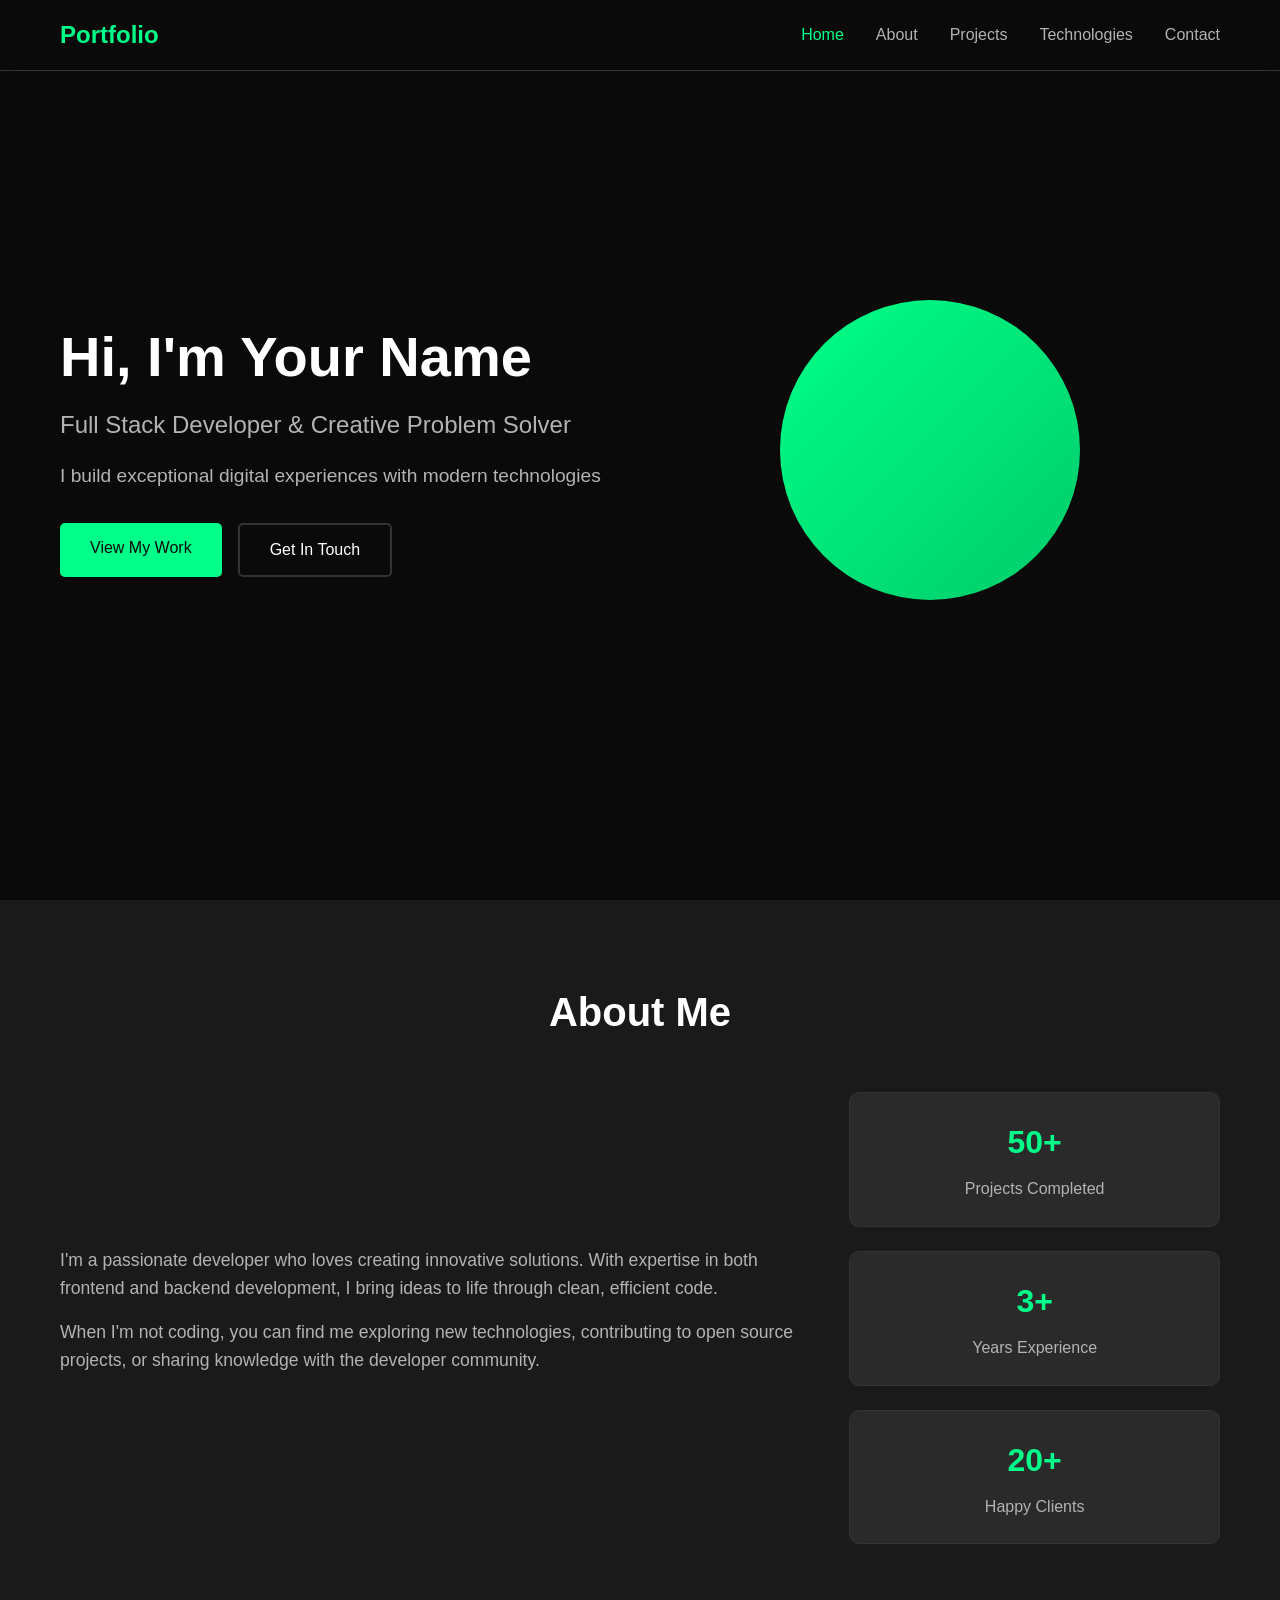
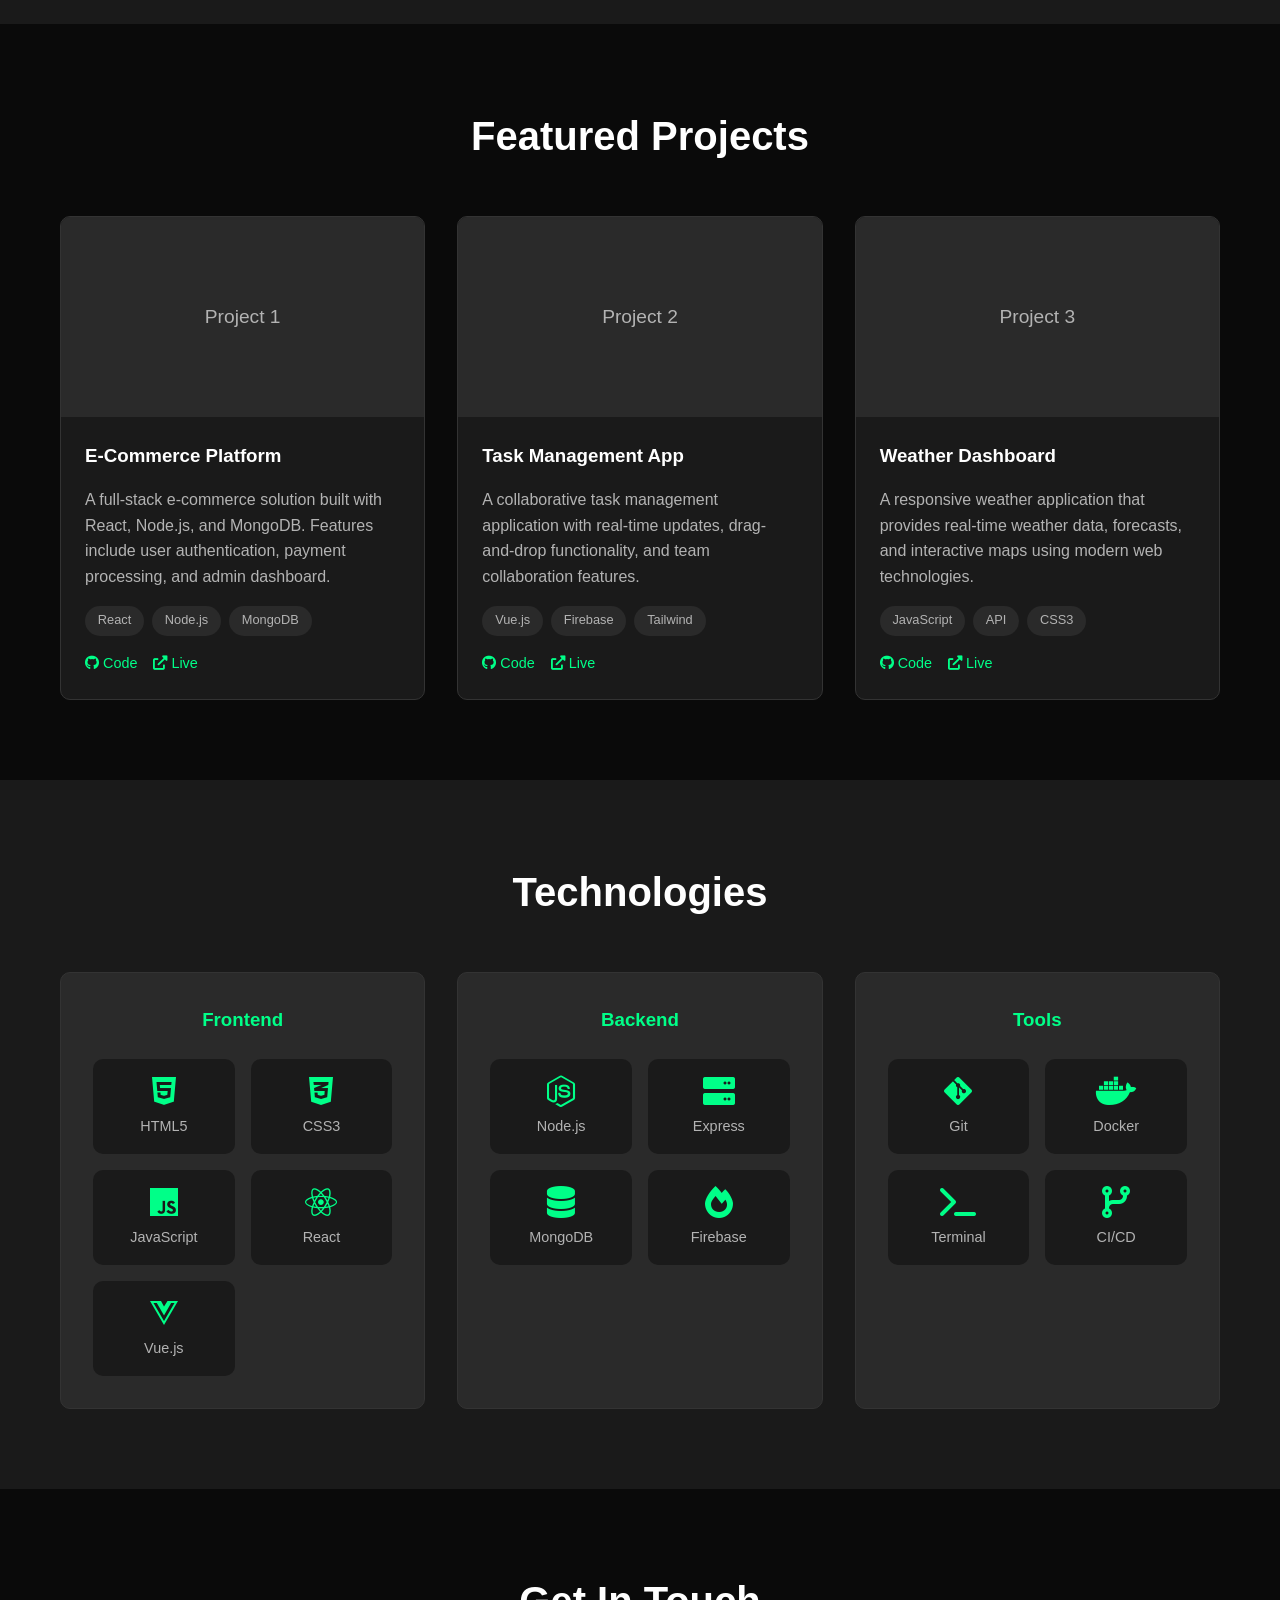
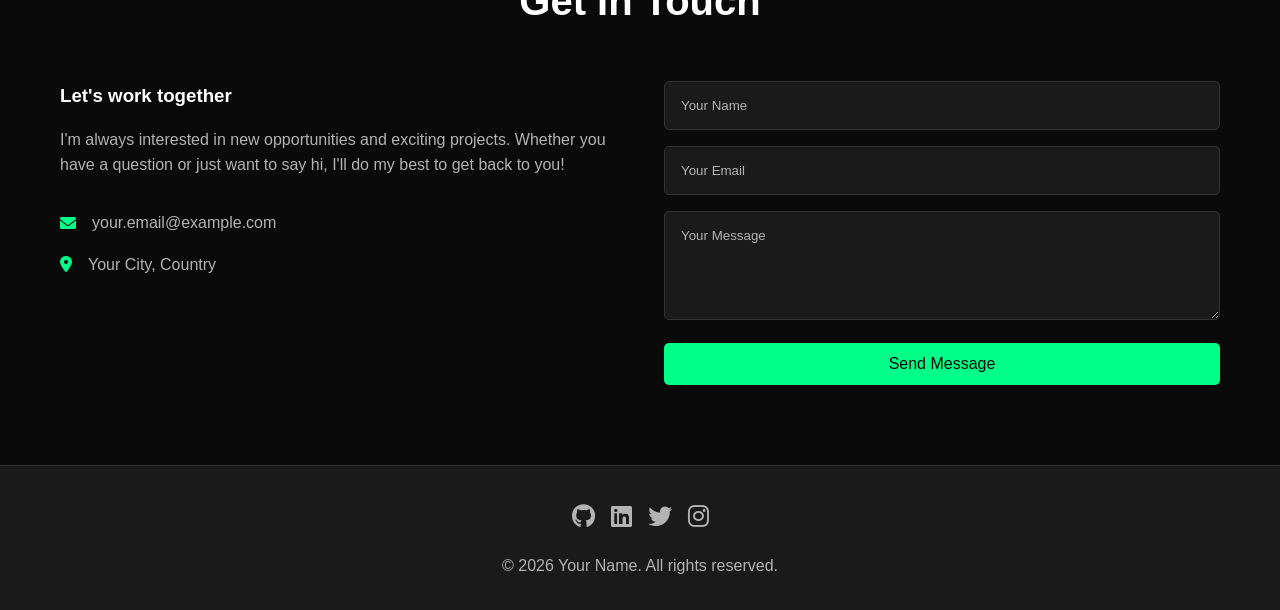
==== index.html @ f6ea22ab "first stage" ====
<!DOCTYPE html>
<html lang="en">
<head>
    <meta charset="UTF-8">
    <meta name="viewport" content="width=device-width, initial-scale=1.0">
    <title>Portfolio - Your Name</title>
    <link rel="stylesheet" href="styles.css">
    <link href="https://cdnjs.cloudflare.com/ajax/libs/font-awesome/6.0.0/css/all.min.css" rel="stylesheet">
</head>
<body>
    <!-- Navigation -->
    <nav class="navbar">
        <div class="nav-container">
            <div class="nav-logo">Portfolio</div>
            <ul class="nav-menu">
                <li><a href="#home" class="nav-link">Home</a></li>
                <li><a href="#about" class="nav-link">About</a></li>
                <li><a href="#projects" class="nav-link">Projects</a></li>
                <li><a href="#technologies" class="nav-link">Technologies</a></li>
                <li><a href="#contact" class="nav-link">Contact</a></li>
            </ul>
            <div class="hamburger">
                <span></span>
                <span></span>
                <span></span>
            </div>
        </div>
    </nav>

    <!-- Hero Section -->
    <section id="home" class="hero">
        <div class="hero-content">
            <h1 class="hero-title">Hi, I'm <span class="highlight">Your Name</span></h1>
            <p class="hero-subtitle">Full Stack Developer & Creative Problem Solver</p>
            <p class="hero-description">I build exceptional digital experiences with modern technologies</p>
            <div class="hero-buttons">
                <a href="#projects" class="btn btn-primary">View My Work</a>
                <a href="#contact" class="btn btn-secondary">Get In Touch</a>
            </div>
        </div>
        <div class="hero-image">
            <div class="avatar"></div>
        </div>
    </section>

    <!-- About Section -->
    <section id="about" class="about">
        <div class="container">
            <h2 class="section-title">About Me</h2>
            <div class="about-content">
                <div class="about-text">
                    <p>I'm a passionate developer who loves creating innovative solutions. With expertise in both frontend and backend development, I bring ideas to life through clean, efficient code.</p>
                    <p>When I'm not coding, you can find me exploring new technologies, contributing to open source projects, or sharing knowledge with the developer community.</p>
                </div>
                <div class="about-stats">
                    <div class="stat">
                        <h3>50+</h3>
                        <p>Projects Completed</p>
                    </div>
                    <div class="stat">
                        <h3>3+</h3>
                        <p>Years Experience</p>
                    </div>
                    <div class="stat">
                        <h3>20+</h3>
                        <p>Happy Clients</p>
                    </div>
                </div>
            </div>
        </div>
    </section>

    <!-- Projects Section -->
    <section id="projects" class="projects">
        <div class="container">
            <h2 class="section-title">Featured Projects</h2>
            <div class="projects-grid">
                <div class="project-card">
                    <div class="project-image">
                        <div class="project-placeholder">Project 1</div>
                    </div>
                    <div class="project-content">
                        <h3>E-Commerce Platform</h3>
                        <p>A full-stack e-commerce solution built with React, Node.js, and MongoDB. Features include user authentication, payment processing, and admin dashboard.</p>
                        <div class="project-tech">
                            <span>React</span>
                            <span>Node.js</span>
                            <span>MongoDB</span>
                        </div>
                        <div class="project-links">
                            <a href="#" class="project-link"><i class="fab fa-github"></i> Code</a>
                            <a href="#" class="project-link"><i class="fas fa-external-link-alt"></i> Live</a>
                        </div>
                    </div>
                </div>

                <div class="project-card">
                    <div class="project-image">
                        <div class="project-placeholder">Project 2</div>
                    </div>
                    <div class="project-content">
                        <h3>Task Management App</h3>
                        <p>A collaborative task management application with real-time updates, drag-and-drop functionality, and team collaboration features.</p>
                        <div class="project-tech">
                            <span>Vue.js</span>
                            <span>Firebase</span>
                            <span>Tailwind</span>
                        </div>
                        <div class="project-links">
                            <a href="#" class="project-link"><i class="fab fa-github"></i> Code</a>
                            <a href="#" class="project-link"><i class="fas fa-external-link-alt"></i> Live</a>
                        </div>
                    </div>
                </div>

                <div class="project-card">
                    <div class="project-image">
                        <div class="project-placeholder">Project 3</div>
                    </div>
                    <div class="project-content">
                        <h3>Weather Dashboard</h3>
                        <p>A responsive weather application that provides real-time weather data, forecasts, and interactive maps using modern web technologies.</p>
                        <div class="project-tech">
                            <span>JavaScript</span>
                            <span>API</span>
                            <span>CSS3</span>
                        </div>
                        <div class="project-links">
                            <a href="#" class="project-link"><i class="fab fa-github"></i> Code</a>
                            <a href="#" class="project-link"><i class="fas fa-external-link-alt"></i> Live</a>
                        </div>
                    </div>
                </div>
            </div>
        </div>
    </section>

    <!-- Technologies Section -->
    <section id="technologies" class="technologies">
        <div class="container">
            <h2 class="section-title">Technologies</h2>
            <div class="tech-categories">
                <div class="tech-category">
                    <h3>Frontend</h3>
                    <div class="tech-grid">
                        <div class="tech-item">
                            <i class="fab fa-html5"></i>
                            <span>HTML5</span>
                        </div>
                        <div class="tech-item">
                            <i class="fab fa-css3-alt"></i>
                            <span>CSS3</span>
                        </div>
                        <div class="tech-item">
                            <i class="fab fa-js"></i>
                            <span>JavaScript</span>
                        </div>
                        <div class="tech-item">
                            <i class="fab fa-react"></i>
                            <span>React</span>
                        </div>
                        <div class="tech-item">
                            <i class="fab fa-vuejs"></i>
                            <span>Vue.js</span>
                        </div>
                    </div>
                </div>

                <div class="tech-category">
                    <h3>Backend</h3>
                    <div class="tech-grid">
                        <div class="tech-item">
                            <i class="fab fa-node-js"></i>
                            <span>Node.js</span>
                        </div>
                        <div class="tech-item">
                            <i class="fas fa-server"></i>
                            <span>Express</span>
                        </div>
                        <div class="tech-item">
                            <i class="fas fa-database"></i>
                            <span>MongoDB</span>
                        </div>
                        <div class="tech-item">
                            <i class="fas fa-fire"></i>
                            <span>Firebase</span>
                        </div>
                    </div>
                </div>

                <div class="tech-category">
                    <h3>Tools</h3>
                    <div class="tech-grid">
                        <div class="tech-item">
                            <i class="fab fa-git-alt"></i>
                            <span>Git</span>
                        </div>
                        <div class="tech-item">
                            <i class="fab fa-docker"></i>
                            <span>Docker</span>
                        </div>
                        <div class="tech-item">
                            <i class="fas fa-terminal"></i>
                            <span>Terminal</span>
                        </div>
                        <div class="tech-item">
                            <i class="fas fa-code-branch"></i>
                            <span>CI/CD</span>
                        </div>
                    </div>
                </div>
            </div>
        </div>
    </section>

    <!-- Contact Section -->
    <section id="contact" class="contact">
        <div class="container">
            <h2 class="section-title">Get In Touch</h2>
            <div class="contact-content">
                <div class="contact-info">
                    <h3>Let's work together</h3>
                    <p>I'm always interested in new opportunities and exciting projects. Whether you have a question or just want to say hi, I'll do my best to get back to you!</p>
                    <div class="contact-details">
                        <div class="contact-item">
                            <i class="fas fa-envelope"></i>
                            <span>your.email@example.com</span>
                        </div>
                        <div class="contact-item">
                            <i class="fas fa-map-marker-alt"></i>
                            <span>Your City, Country</span>
                        </div>
                    </div>
                </div>
                <form class="contact-form">
                    <div class="form-group">
                        <input type="text" placeholder="Your Name" required>
                    </div>
                    <div class="form-group">
                        <input type="email" placeholder="Your Email" required>
                    </div>
                    <div class="form-group">
                        <textarea placeholder="Your Message" rows="5" required></textarea>
                    </div>
                    <button type="submit" class="btn btn-primary">Send Message</button>
                </form>
            </div>
        </div>
    </section>

    <!-- Footer -->
    <footer class="footer">
        <div class="container">
            <div class="social-links">
                <a href="#" class="social-link"><i class="fab fa-github"></i></a>
                <a href="#" class="social-link"><i class="fab fa-linkedin"></i></a>
                <a href="#" class="social-link"><i class="fab fa-twitter"></i></a>
                <a href="#" class="social-link"><i class="fab fa-instagram"></i></a>
            </div>
            <p>&copy; 2024 Your Name. All rights reserved.</p>
        </div>
    </footer>

    <script src="script.js"></script>
</body>
</html>
---- styles.css ----
/* Reset and Base Styles */
* {
    margin: 0;
    padding: 0;
    box-sizing: border-box;
}

:root {
    --bg-primary: #0a0a0a;
    --bg-secondary: #1a1a1a;
    --bg-tertiary: #2a2a2a;
    --text-primary: #ffffff;
    --text-secondary: #b3b3b3;
    --accent: #00ff88;
    --accent-hover: #00cc6a;
    --border: #333333;
    --shadow: rgba(0, 255, 136, 0.1);
}

body {
    font-family: -apple-system, BlinkMacSystemFont, 'Segoe UI', Roboto, Oxygen, Ubuntu, Cantarell, sans-serif;
    background-color: var(--bg-primary);
    color: var(--text-primary);
    line-height: 1.6;
    overflow-x: hidden;
}

.container {
    max-width: 1200px;
    margin: 0 auto;
    padding: 0 20px;
}

/* Navigation */
.navbar {
    position: fixed;
    top: 0;
    width: 100%;
    background: rgba(10, 10, 10, 0.9);
    backdrop-filter: blur(10px);
    z-index: 1000;
    padding: 1rem 0;
    border-bottom: 1px solid var(--border);
}

.nav-container {
    max-width: 1200px;
    margin: 0 auto;
    padding: 0 20px;
    display: flex;
    justify-content: space-between;
    align-items: center;
}

.nav-logo {
    font-size: 1.5rem;
    font-weight: bold;
    color: var(--accent);
}

.nav-menu {
    display: flex;
    list-style: none;
    gap: 2rem;
}

.nav-link {
    color: var(--text-secondary);
    text-decoration: none;
    transition: color 0.3s ease;
    font-weight: 500;
}

.nav-link:hover {
    color: var(--accent);
}

.hamburger {
    display: none;
    flex-direction: column;
    cursor: pointer;
}

.hamburger span {
    width: 25px;
    height: 3px;
    background: var(--text-primary);
    margin: 3px 0;
    transition: 0.3s;
}

/* Hero Section */
.hero {
    min-height: 100vh;
    display: flex;
    align-items: center;
    justify-content: space-between;
    padding: 100px 20px;
    max-width: 1200px;
    margin: 0 auto;
}

.hero-content {
    flex: 1;
    max-width: 600px;
}

.hero-title {
    font-size: 3.5rem;
    margin-bottom: 1rem;
    line-height: 1.2;
}

.highlight {
    color: var(--accent);
}

.hero-subtitle {
    font-size: 1.5rem;
    color: var(--text-secondary);
    margin-bottom: 1rem;
}

.hero-description {
    font-size: 1.2rem;
    color: var(--text-secondary);
    margin-bottom: 2rem;
}

.hero-buttons {
    display: flex;
    gap: 1rem;
}

.btn {
    padding: 12px 30px;
    border: none;
    border-radius: 5px;
    font-size: 1rem;
    cursor: pointer;
    text-decoration: none;
    display: inline-block;
    transition: all 0.3s ease;
}

.btn-primary {
    background: var(--accent);
    color: var(--bg-primary);
}

.btn-primary:hover {
    background: var(--accent-hover);
    transform: translateY(-2px);
}

.btn-secondary {
    background: transparent;
    color: var(--text-primary);
    border: 2px solid var(--border);
}

.btn-secondary:hover {
    border-color: var(--accent);
    color: var(--accent);
}

.hero-image {
    flex: 1;
    display: flex;
    justify-content: center;
    align-items: center;
}

.avatar {
    width: 300px;
    height: 300px;
    background: linear-gradient(135deg, var(--accent), var(--accent-hover));
    border-radius: 50%;
    position: relative;
    animation: float 3s ease-in-out infinite;
}

@keyframes float {
    0%, 100% { transform: translateY(0px); }
    50% { transform: translateY(-20px); }
}

/* Section Styles */
section {
    padding: 80px 0;
}

.section-title {
    font-size: 2.5rem;
    text-align: center;
    margin-bottom: 3rem;
    color: var(--text-primary);
}

/* About Section */
.about {
    background: var(--bg-secondary);
}

.about-content {
    display: grid;
    grid-template-columns: 2fr 1fr;
    gap: 3rem;
    align-items: center;
}

.about-text p {
    margin-bottom: 1rem;
    color: var(--text-secondary);
    font-size: 1.1rem;
}

.about-stats {
    display: flex;
    flex-direction: column;
    gap: 1.5rem;
}

.stat {
    text-align: center;
    padding: 1.5rem;
    background: var(--bg-tertiary);
    border-radius: 10px;
    border: 1px solid var(--border);
}

.stat h3 {
    font-size: 2rem;
    color: var(--accent);
    margin-bottom: 0.5rem;
}

.stat p {
    color: var(--text-secondary);
}

/* Projects Section */
.projects-grid {
    display: grid;
    grid-template-columns: repeat(auto-fit, minmax(350px, 1fr));
    gap: 2rem;
}

.project-card {
    background: var(--bg-secondary);
    border-radius: 10px;
    overflow: hidden;
    border: 1px solid var(--border);
    transition: transform 0.3s ease, box-shadow 0.3s ease;
}

.project-card:hover {
    transform: translateY(-5px);
    box-shadow: 0 10px 30px var(--shadow);
}

.project-image {
    height: 200px;
    background: var(--bg-tertiary);
    display: flex;
    align-items: center;
    justify-content: center;
}

.project-placeholder {
    color: var(--text-secondary);
    font-size: 1.2rem;
}

.project-content {
    padding: 1.5rem;
}

.project-content h3 {
    margin-bottom: 1rem;
    color: var(--text-primary);
}

.project-content p {
    color: var(--text-secondary);
    margin-bottom: 1rem;
}

.project-tech {
    display: flex;
    flex-wrap: wrap;
    gap: 0.5rem;
    margin-bottom: 1rem;
}

.project-tech span {
    background: var(--bg-tertiary);
    color: var(--text-secondary);
    padding: 0.3rem 0.8rem;
    border-radius: 15px;
    font-size: 0.8rem;
}

.project-links {
    display: flex;
    gap: 1rem;
}

.project-link {
    color: var(--accent);
    text-decoration: none;
    font-size: 0.9rem;
    transition: color 0.3s ease;
}

.project-link:hover {
    color: var(--accent-hover);
}

/* Technologies Section */
.technologies {
    background: var(--bg-secondary);
}

.tech-categories {
    display: grid;
    grid-template-columns: repeat(auto-fit, minmax(300px, 1fr));
    gap: 2rem;
}

.tech-category {
    background: var(--bg-tertiary);
    padding: 2rem;
    border-radius: 10px;
    border: 1px solid var(--border);
}

.tech-category h3 {
    margin-bottom: 1.5rem;
    color: var(--accent);
    text-align: center;
}

.tech-grid {
    display: grid;
    grid-template-columns: repeat(auto-fit, minmax(100px, 1fr));
    gap: 1rem;
}

.tech-item {
    display: flex;
    flex-direction: column;
    align-items: center;
    gap: 0.5rem;
    padding: 1rem;
    background: var(--bg-secondary);
    border-radius: 10px;
    transition: transform 0.3s ease;
}

.tech-item:hover {
    transform: scale(1.05);
}

.tech-item i {
    font-size: 2rem;
    color: var(--accent);
}

.tech-item span {
    color: var(--text-secondary);
    font-size: 0.9rem;
}

/* Contact Section */
.contact-content {
    display: grid;
    grid-template-columns: 1fr 1fr;
    gap: 3rem;
}

.contact-info h3 {
    margin-bottom: 1rem;
    color: var(--text-primary);
}

.contact-info p {
    color: var(--text-secondary);
    margin-bottom: 2rem;
}

.contact-details {
    display: flex;
    flex-direction: column;
    gap: 1rem;
}

.contact-item {
    display: flex;
    align-items: center;
    gap: 1rem;
    color: var(--text-secondary);
}

.contact-item i {
    color: var(--accent);
}

.contact-form {
    display: flex;
    flex-direction: column;
    gap: 1rem;
}

.form-group input,
.form-group textarea {
    width: 100%;
    padding: 1rem;
    background: var(--bg-secondary);
    border: 1px solid var(--border);
    border-radius: 5px;
    color: var(--text-primary);
    font-family: inherit;
}

.form-group input::placeholder,
.form-group textarea::placeholder {
    color: var(--text-secondary);
}

.form-group input:focus,
.form-group textarea:focus {
    outline: none;
    border-color: var(--accent);
}

/* Footer */
.footer {
    background: var(--bg-secondary);
    padding: 2rem 0;
    text-align: center;
    border-top: 1px solid var(--border);
}

.social-links {
    display: flex;
    justify-content: center;
    gap: 1rem;
    margin-bottom: 1rem;
}

.social-link {
    color: var(--text-secondary);
    font-size: 1.5rem;
    transition: color 0.3s ease;
}

.social-link:hover {
    color: var(--accent);
}

.footer p {
    color: var(--text-secondary);
}

/* Responsive Design */
@media (max-width: 768px) {
    .hamburger {
        display: flex;
    }

    .nav-menu {
        position: fixed;
        left: -100%;
        top: 70px;
        flex-direction: column;
        background: var(--bg-secondary);
        width: 100%;
        text-align: center;
        transition: 0.3s;
        padding: 2rem 0;
        border-bottom: 1px solid var(--border);
    }

    .nav-menu.active {
        left: 0;
    }

    .hero {
        flex-direction: column;
        text-align: center;
        padding: 120px 20px 60px;
    }

    .hero-title {
        font-size: 2.5rem;
    }

    .avatar {
        width: 200px;
        height: 200px;
        margin-top: 2rem;
    }

    .about-content {
        grid-template-columns: 1fr;
    }

    .contact-content {
        grid-template-columns: 1fr;
    }

    .projects-grid {
        grid-template-columns: 1fr;
    }
}

@media (max-width: 480px) {
    .hero-title {
        font-size: 2rem;
    }

    .section-title {
        font-size: 2rem;
    }
}
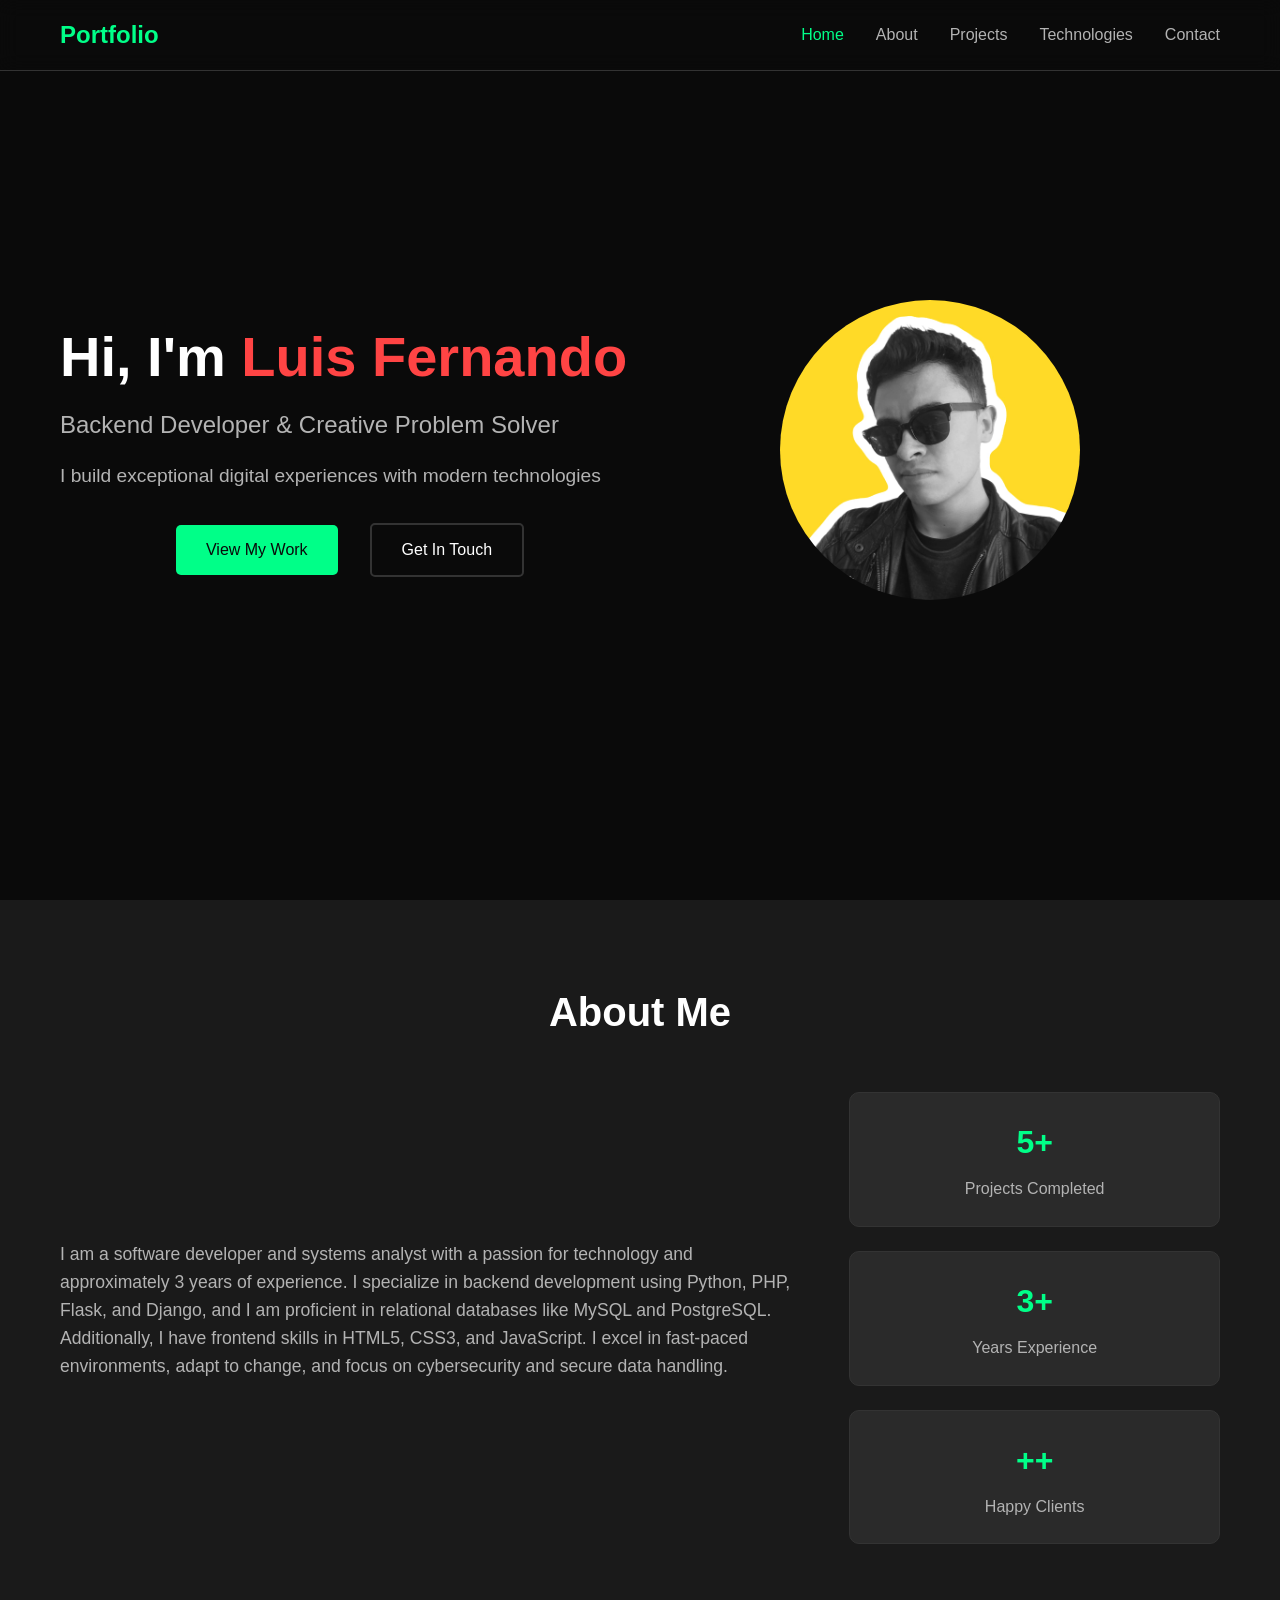
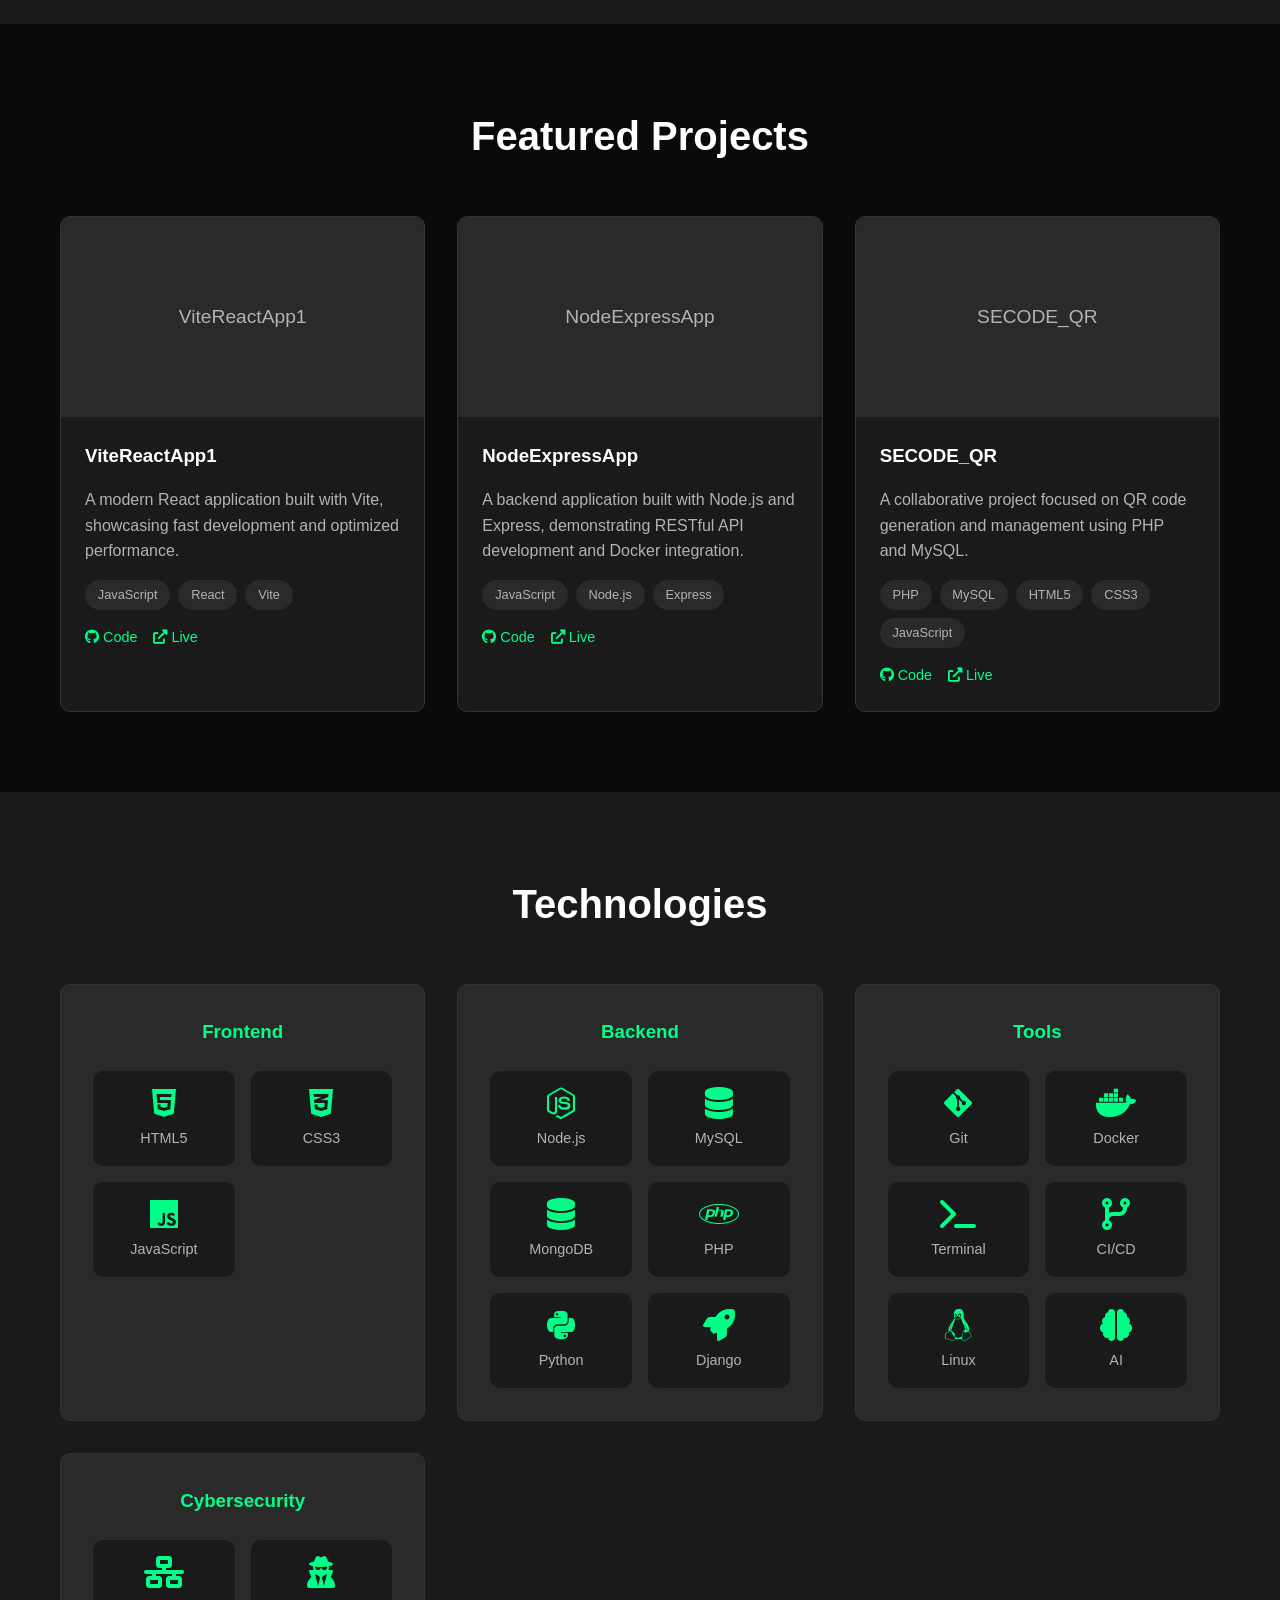
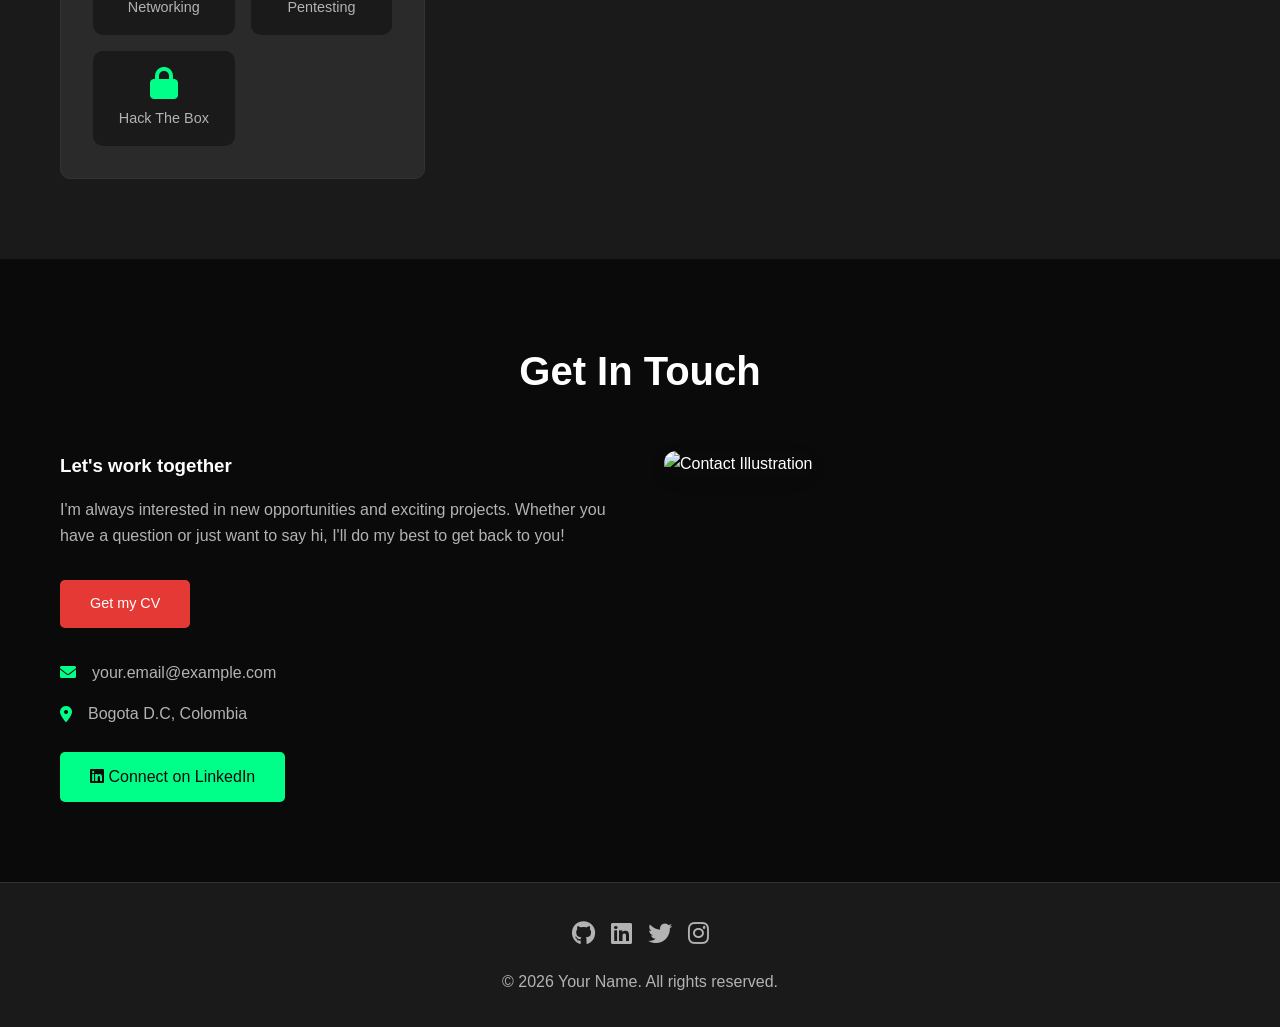
==== commit f0828a4d: "improving the portf" ====
--- a/index.html
+++ b/index.html
@@ -30,16 +30,16 @@
     <!-- Hero Section -->
     <section id="home" class="hero">
         <div class="hero-content">
-            <h1 class="hero-title">Hi, I'm <span class="highlight">Your Name</span></h1>
-            <p class="hero-subtitle">Full Stack Developer & Creative Problem Solver</p>
+            <h1 class="hero-title">Hi, I'm <span class="highlight">Luis Fernando</span></h1>
+            <p class="hero-subtitle">Backend Developer & Creative Problem Solver</p>
             <p class="hero-description">I build exceptional digital experiences with modern technologies</p>
             <div class="hero-buttons">
-                <a href="#projects" class="btn btn-primary">View My Work</a>
-                <a href="#contact" class="btn btn-secondary">Get In Touch</a>
+                <a href="https://github.com/luis-fer993" class="btn btn-primary">View My Work</a>
+                <a href="https://www.linkedin.com/in/luisfer-nyx" class="btn btn-secondary">Get In Touch</a>
             </div>
         </div>
         <div class="hero-image">
-            <div class="avatar"></div>
+            <img src="./imgp.jpeg" alt="Smiling person sitting outdoors on a bench, holding a laptop and looking at the screen, surrounded by green trees and sunlight, conveying a relaxed and positive mood" class="avatar">
         </div>
     </section>
 
@@ -49,12 +49,11 @@
             <h2 class="section-title">About Me</h2>
             <div class="about-content">
                 <div class="about-text">
-                    <p>I'm a passionate developer who loves creating innovative solutions. With expertise in both frontend and backend development, I bring ideas to life through clean, efficient code.</p>
-                    <p>When I'm not coding, you can find me exploring new technologies, contributing to open source projects, or sharing knowledge with the developer community.</p>
+<p>I am a software developer and systems analyst with a passion for technology and approximately 3 years of experience. I specialize in backend development using Python, PHP, Flask, and Django, and I am proficient in relational databases like MySQL and PostgreSQL. Additionally, I have frontend skills in HTML5, CSS3, and JavaScript. I excel in fast-paced environments, adapt to change, and focus on cybersecurity and secure data handling.</p>
                 </div>
                 <div class="about-stats">
                     <div class="stat">
-                        <h3>50+</h3>
+                        <h3>5+</h3>
                         <p>Projects Completed</p>
                     </div>
                     <div class="stat">
@@ -62,7 +61,7 @@
                         <p>Years Experience</p>
                     </div>
                     <div class="stat">
-                        <h3>20+</h3>
+                        <h3>++</h3>
                         <p>Happy Clients</p>
                     </div>
                 </div>
@@ -75,62 +74,64 @@
         <div class="container">
             <h2 class="section-title">Featured Projects</h2>
             <div class="projects-grid">
-                <div class="project-card">
-                    <div class="project-image">
-                        <div class="project-placeholder">Project 1</div>
-                    </div>
-                    <div class="project-content">
-                        <h3>E-Commerce Platform</h3>
-                        <p>A full-stack e-commerce solution built with React, Node.js, and MongoDB. Features include user authentication, payment processing, and admin dashboard.</p>
-                        <div class="project-tech">
-                            <span>React</span>
-                            <span>Node.js</span>
-                            <span>MongoDB</span>
-                        </div>
-                        <div class="project-links">
-                            <a href="#" class="project-link"><i class="fab fa-github"></i> Code</a>
-                            <a href="#" class="project-link"><i class="fas fa-external-link-alt"></i> Live</a>
-                        </div>
-                    </div>
-                </div>
-
-                <div class="project-card">
-                    <div class="project-image">
-                        <div class="project-placeholder">Project 2</div>
-                    </div>
-                    <div class="project-content">
-                        <h3>Task Management App</h3>
-                        <p>A collaborative task management application with real-time updates, drag-and-drop functionality, and team collaboration features.</p>
-                        <div class="project-tech">
-                            <span>Vue.js</span>
-                            <span>Firebase</span>
-                            <span>Tailwind</span>
-                        </div>
-                        <div class="project-links">
-                            <a href="#" class="project-link"><i class="fab fa-github"></i> Code</a>
-                            <a href="#" class="project-link"><i class="fas fa-external-link-alt"></i> Live</a>
-                        </div>
-                    </div>
-                </div>
-
-                <div class="project-card">
-                    <div class="project-image">
-                        <div class="project-placeholder">Project 3</div>
-                    </div>
-                    <div class="project-content">
-                        <h3>Weather Dashboard</h3>
-                        <p>A responsive weather application that provides real-time weather data, forecasts, and interactive maps using modern web technologies.</p>
-                        <div class="project-tech">
-                            <span>JavaScript</span>
-                            <span>API</span>
-                            <span>CSS3</span>
-                        </div>
-                        <div class="project-links">
-                            <a href="#" class="project-link"><i class="fab fa-github"></i> Code</a>
-                            <a href="#" class="project-link"><i class="fas fa-external-link-alt"></i> Live</a>
-                        </div>
-                    </div>
-                </div>
+<div class="project-card">
+    <div class="project-image">
+        <div class="project-placeholder">ViteReactApp1</div>
+    </div>
+    <div class="project-content">
+        <h3>ViteReactApp1</h3>
+        <p>A modern React application built with Vite, showcasing fast development and optimized performance.</p>
+        <div class="project-tech">
+            <span>JavaScript</span>
+            <span>React</span>
+            <span>Vite</span>
+        </div>
+        <div class="project-links">
+            <a href="https://github.com/luis-fer993/ViteReactApp1" class="project-link"><i class="fab fa-github"></i> Code</a>
+            <a href="#" class="project-link"><i class="fas fa-external-link-alt"></i> Live</a>
+        </div>
+    </div>
+</div>
+
+<div class="project-card">
+    <div class="project-image">
+        <div class="project-placeholder">NodeExpressApp</div>
+    </div>
+    <div class="project-content">
+        <h3>NodeExpressApp</h3>
+        <p>A backend application built with Node.js and Express, demonstrating RESTful API development and Docker integration.</p>
+        <div class="project-tech">
+            <span>JavaScript</span>
+            <span>Node.js</span>
+            <span>Express</span>
+        </div>
+        <div class="project-links">
+            <a href="https://github.com/luis-fer993/NodeExpressApp" class="project-link"><i class="fab fa-github"></i> Code</a>
+            <a href="#" class="project-link"><i class="fas fa-external-link-alt"></i> Live</a>
+        </div>
+    </div>
+</div>
+
+<div class="project-card">
+    <div class="project-image">
+        <div class="project-placeholder">SECODE_QR</div>
+    </div>
+    <div class="project-content">
+        <h3>SECODE_QR</h3>
+        <p>A collaborative project focused on QR code generation and management using PHP and MySQL.</p>
+        <div class="project-tech">
+            <span>PHP</span>
+            <span>MySQL</span>
+            <span>HTML5</span>
+            <span>CSS3</span>
+            <span>JavaScript</span>
+        </div>
+        <div class="project-links">
+            <a href="https://github.com/Jhonatan2022/SECODE_QR" class="project-link"><i class="fab fa-github"></i> Code</a>
+            <a href="#" class="project-link"><i class="fas fa-external-link-alt"></i> Live</a>
+        </div>
+    </div>
+</div>
             </div>
         </div>
     </section>
@@ -155,14 +156,6 @@
                             <i class="fab fa-js"></i>
                             <span>JavaScript</span>
                         </div>
-                        <div class="tech-item">
-                            <i class="fab fa-react"></i>
-                            <span>React</span>
-                        </div>
-                        <div class="tech-item">
-                            <i class="fab fa-vuejs"></i>
-                            <span>Vue.js</span>
-                        </div>
                     </div>
                 </div>
 
@@ -174,16 +167,24 @@
                             <span>Node.js</span>
                         </div>
                         <div class="tech-item">
-                            <i class="fas fa-server"></i>
-                            <span>Express</span>
+                            <i class="fas fa-database"></i>
+                            <span>MySQL</span>
                         </div>
                         <div class="tech-item">
                             <i class="fas fa-database"></i>
                             <span>MongoDB</span>
                         </div>
                         <div class="tech-item">
-                            <i class="fas fa-fire"></i>
-                            <span>Firebase</span>
+                            <i class="fab fa-php"></i>
+                            <span>PHP</span>
+                        </div>
+                        <div class="tech-item">
+                            <i class="fab fa-python"></i>
+                            <span>Python</span>
+                        </div>
+                        <div class="tech-item">
+                            <i class="fas fa-rocket"></i>
+                            <span>Django</span>
                         </div>
                     </div>
                 </div>
@@ -206,6 +207,33 @@
                         <div class="tech-item">
                             <i class="fas fa-code-branch"></i>
                             <span>CI/CD</span>
+                        </div>
+                        <div class="tech-item">
+                            <i class="fab fa-linux"></i>
+                            <span>Linux</span>
+                        </div>
+                        <div class="tech-item">
+                            <i class="fas fa-brain"></i>
+                            <span>AI</span>
+                        </div>
+                    </div>
+                </div>
+
+                <!-- Cybersecurity Section -->
+                <div class="tech-category">
+                    <h3>Cybersecurity</h3>
+                    <div class="tech-grid">
+                        <div class="tech-item">
+                            <i class="fas fa-network-wired"></i>
+                            <span>Networking</span>
+                        </div>
+                        <div class="tech-item">
+                            <i class="fas fa-user-secret"></i>
+                            <span>Pentesting</span>
+                        </div>
+                        <div class="tech-item">
+                            <i class="fas fa-lock"></i>
+                            <span>Hack The Box</span>
                         </div>
                     </div>
                 </div>
@@ -221,6 +249,11 @@
                 <div class="contact-info">
                     <h3>Let's work together</h3>
                     <p>I'm always interested in new opportunities and exciting projects. Whether you have a question or just want to say hi, I'll do my best to get back to you!</p>
+                    <p>
+                        <a href="https://example.com/your-cv.pdf" target="_blank" class="btn btn-primary" style="background-color:#e53935; color:#fff; font-size:0.9em; border-color:#e53935;">
+                            Get my CV
+                        </a>
+                    </p>
                     <div class="contact-details">
                         <div class="contact-item">
                             <i class="fas fa-envelope"></i>
@@ -228,22 +261,17 @@
                         </div>
                         <div class="contact-item">
                             <i class="fas fa-map-marker-alt"></i>
-                            <span>Your City, Country</span>
-                        </div>
-                    </div>
-                </div>
-                <form class="contact-form">
-                    <div class="form-group">
-                        <input type="text" placeholder="Your Name" required>
-                    </div>
-                    <div class="form-group">
-                        <input type="email" placeholder="Your Email" required>
-                    </div>
-                    <div class="form-group">
-                        <textarea placeholder="Your Message" rows="5" required></textarea>
-                    </div>
-                    <button type="submit" class="btn btn-primary">Send Message</button>
-                </form>
+                            <span>Bogota D.C, Colombia</span>
+                        </div>
+                    </div>
+                    <br>
+                    <a href="https://www.linkedin.com/in/luisfer-nyx" target="_blank" class="btn btn-primary">
+                        <i class="fab fa-linkedin"></i> Connect on LinkedIn
+                    </a>
+                </div>
+                <div class="contact-image">
+                    <img src="https://images.unsplash.com/photo-1454789548928-9efd52dc4031?q=80&w=580&auto=format&fit=crop&ixlib=rb-4.1.0&ixid=M3wxMjA3fDB8MHxwaG90by1wYWdlfHx8fGVufDB8fHx8fA%3D%3D" width="70%" height="auto" alt="Contact Illustration" style="max-width:100%;border-radius:12px;box-shadow:0 4px 16px rgba(0,0,0,0.08);">
+                </img>
             </div>
         </div>
     </section>
@@ -252,12 +280,12 @@
     <footer class="footer">
         <div class="container">
             <div class="social-links">
-                <a href="#" class="social-link"><i class="fab fa-github"></i></a>
-                <a href="#" class="social-link"><i class="fab fa-linkedin"></i></a>
+                <a href="https://github.com/luis-fer993" class="social-link"><i class="fab fa-github"></i></a>
+                <a href="https://www.linkedin.com/in/luisfer-nyx" class="social-link"><i class="fab fa-linkedin"></i></a>
                 <a href="#" class="social-link"><i class="fab fa-twitter"></i></a>
                 <a href="#" class="social-link"><i class="fab fa-instagram"></i></a>
             </div>
-            <p>&copy; 2024 Your Name. All rights reserved.</p>
+            <p>&copy; 2025 Your Name. All rights reserved.</p>
         </div>
     </footer>
 
--- a/styles.css
+++ b/styles.css
@@ -112,7 +112,7 @@
 }
 
 .highlight {
-    color: var(--accent);
+    color: #ff4444;
 }
 
 .hero-subtitle {
@@ -127,10 +127,21 @@
     margin-bottom: 2rem;
 }
 
-.hero-buttons {
-    display: flex;
-    gap: 1rem;
-}
+    .hero-buttons {
+        display: flex;
+        flex-direction: column;
+        gap: 1rem;
+        align-items: center;
+    }
+
+    @media (min-width: 768px) {
+        .hero-buttons {
+            flex-direction: row;
+            justify-content: center;
+            gap: 2rem;
+            align-items: center;
+        }
+    }
 
 .btn {
     padding: 12px 30px;
@@ -172,11 +183,14 @@
 }
 
 .avatar {
-    width: 300px;
-    height: 300px;
+    width: 100%;
+    height: 100%;
+    max-width: 300px;
+    max-height: 300px;
+    aspect-ratio: 1/1;
+    object-fit: cover;
+    border-radius: 50%;
     background: linear-gradient(135deg, var(--accent), var(--accent-hover));
-    border-radius: 50%;
-    position: relative;
     animation: float 3s ease-in-out infinite;
 }
 
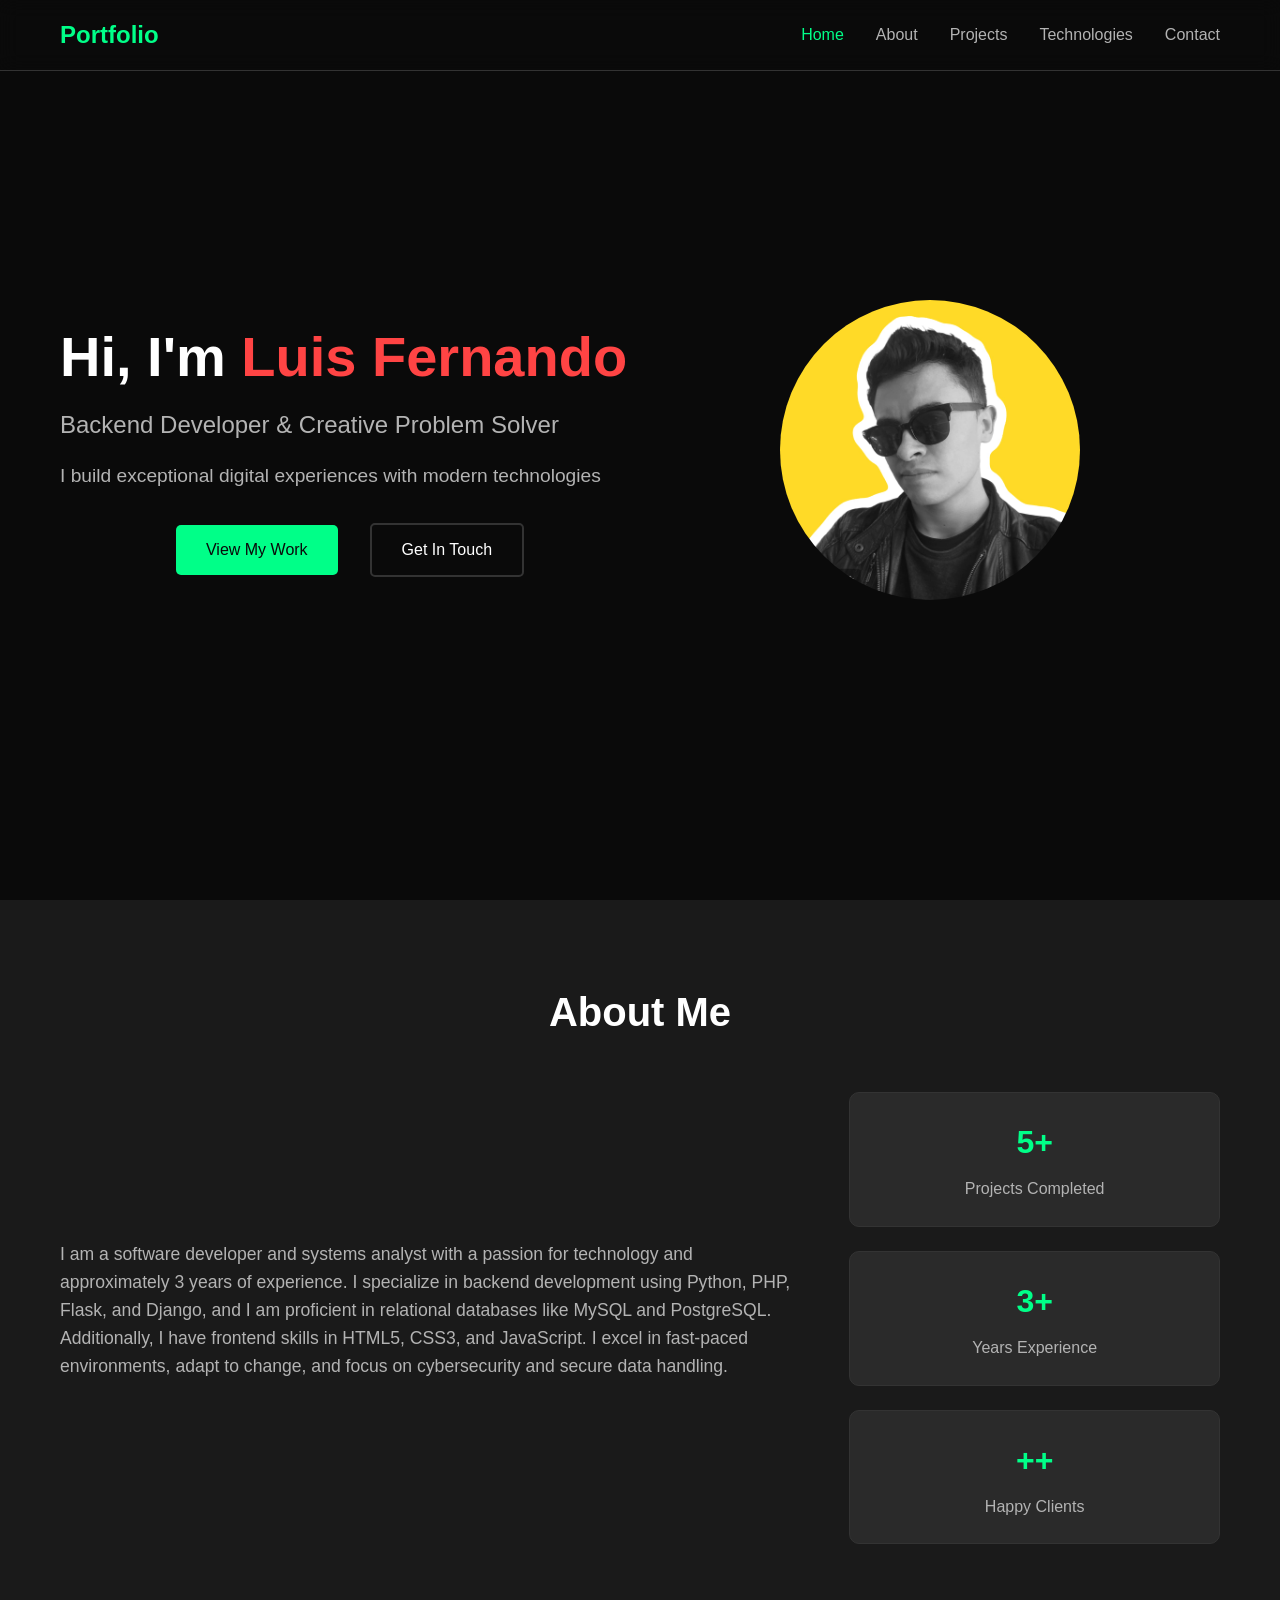
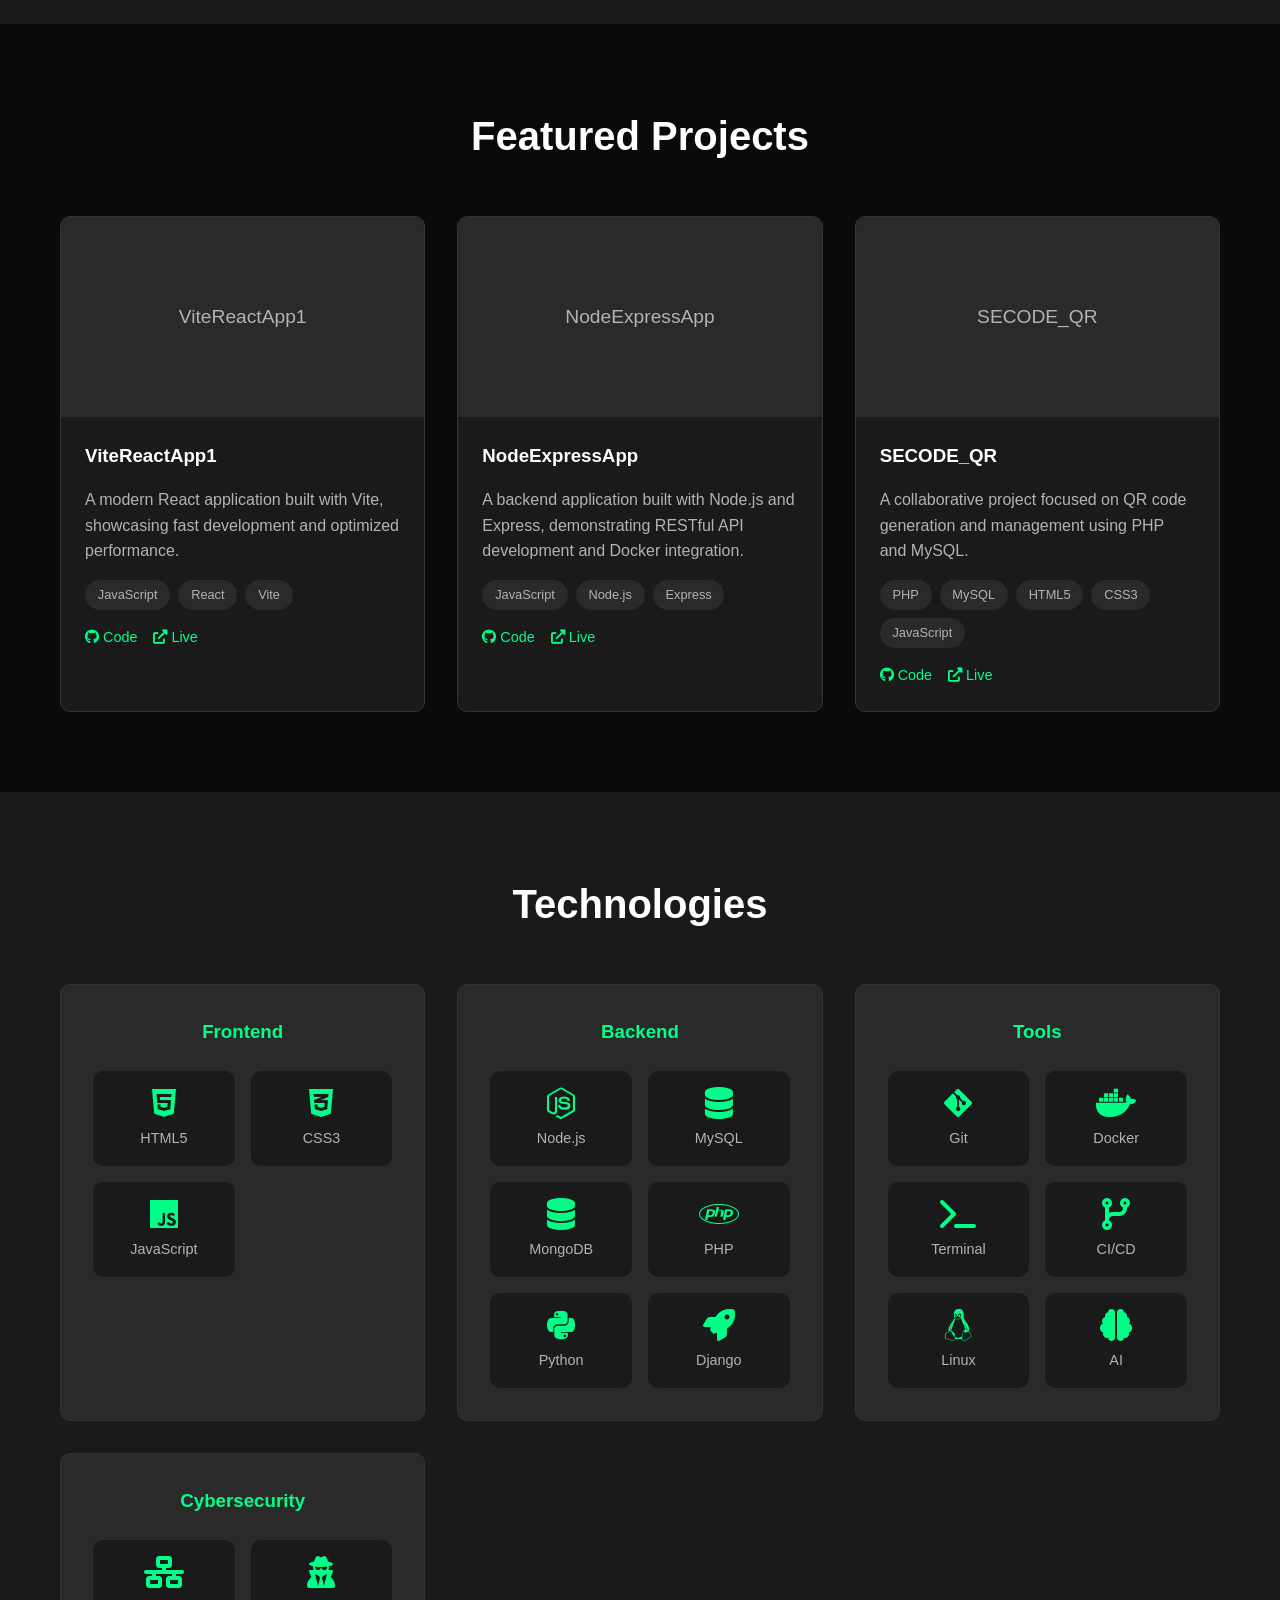
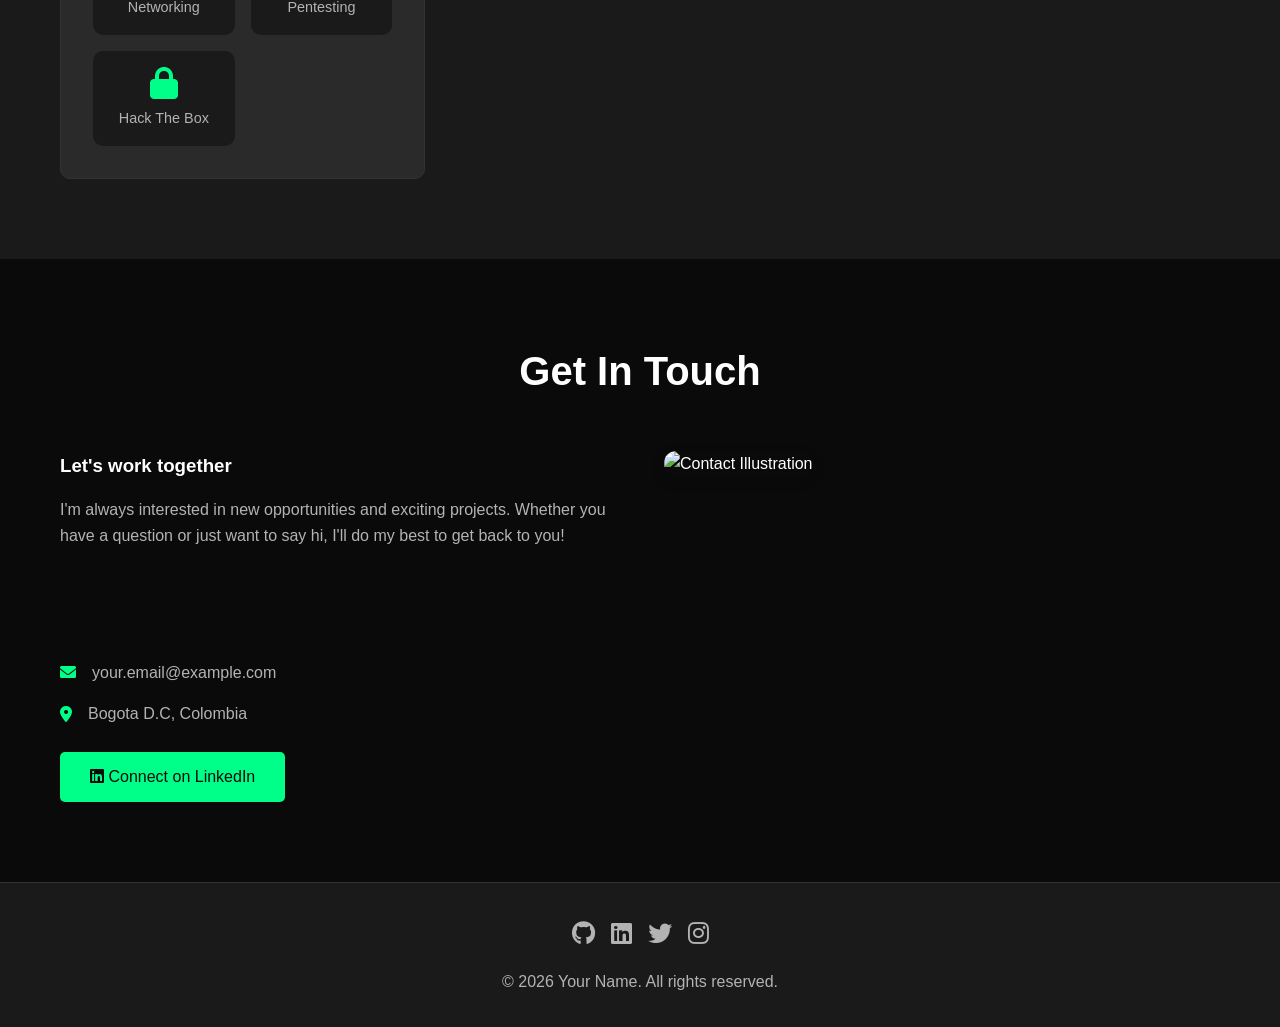
==== commit 7823313c: "changue directories" ====
--- a/index.html
+++ b/index.html
@@ -3,8 +3,8 @@
 <head>
     <meta charset="UTF-8">
     <meta name="viewport" content="width=device-width, initial-scale=1.0">
-    <title>Portfolio - Your Name</title>
-    <link rel="stylesheet" href="styles.css">
+    <title>Portfolio - Lu1sfer </title>
+    <link rel="stylesheet" href="./assets/styles.css">
     <link href="https://cdnjs.cloudflare.com/ajax/libs/font-awesome/6.0.0/css/all.min.css" rel="stylesheet">
 </head>
 <body>
@@ -39,7 +39,7 @@
             </div>
         </div>
         <div class="hero-image">
-            <img src="./imgp.jpeg" alt="Smiling person sitting outdoors on a bench, holding a laptop and looking at the screen, surrounded by green trees and sunlight, conveying a relaxed and positive mood" class="avatar">
+            <img src="./assets/imgp.jpeg" alt="Smiling person sitting outdoors on a bench, holding a laptop and looking at the screen, surrounded by green trees and sunlight, conveying a relaxed and positive mood" class="avatar">
         </div>
     </section>
 
@@ -249,8 +249,8 @@
                 <div class="contact-info">
                     <h3>Let's work together</h3>
                     <p>I'm always interested in new opportunities and exciting projects. Whether you have a question or just want to say hi, I'll do my best to get back to you!</p>
-                    <p>
-                        <a href="https://example.com/your-cv.pdf" target="_blank" class="btn btn-primary" style="background-color:#e53935; color:#fff; font-size:0.9em; border-color:#e53935;">
+                    <p style="visibility: hidden;">
+                        <a href="./assets/CV Luis Fernando Chaparro L.pdf" target="_blank" class="btn btn-primary" style="background-color:#e53935; color:#fff; font-size:0.9em; border-color:#e53935;">
                             Get my CV
                         </a>
                     </p>
@@ -269,7 +269,7 @@
                         <i class="fab fa-linkedin"></i> Connect on LinkedIn
                     </a>
                 </div>
-                <div class="contact-image">
+                <div class="contact-image" >
                     <img src="https://images.unsplash.com/photo-1454789548928-9efd52dc4031?q=80&w=580&auto=format&fit=crop&ixlib=rb-4.1.0&ixid=M3wxMjA3fDB8MHxwaG90by1wYWdlfHx8fGVufDB8fHx8fA%3D%3D" width="70%" height="auto" alt="Contact Illustration" style="max-width:100%;border-radius:12px;box-shadow:0 4px 16px rgba(0,0,0,0.08);">
                 </img>
             </div>
@@ -285,10 +285,10 @@
                 <a href="#" class="social-link"><i class="fab fa-twitter"></i></a>
                 <a href="#" class="social-link"><i class="fab fa-instagram"></i></a>
             </div>
-            <p>&copy; 2025 Your Name. All rights reserved.</p>
+            <p>&copy; 2025 Luis Fernando . All rights reserved.</p>
         </div>
     </footer>
 
-    <script src="script.js"></script>
+    <script src="./assets/script.js"></script>
 </body>
 </html>
--- a/assets/styles.css
+++ b/assets/styles.css
@@ -0,0 +1,540 @@
+/* Reset and Base Styles */
+* {
+    margin: 0;
+    padding: 0;
+    box-sizing: border-box;
+}
+
+:root {
+    --bg-primary: #0a0a0a;
+    --bg-secondary: #1a1a1a;
+    --bg-tertiary: #2a2a2a;
+    --text-primary: #ffffff;
+    --text-secondary: #b3b3b3;
+    --accent: #00ff88;
+    --accent-hover: #00cc6a;
+    --border: #333333;
+    --shadow: rgba(0, 255, 136, 0.1);
+}
+
+body {
+    font-family: -apple-system, BlinkMacSystemFont, 'Segoe UI', Roboto, Oxygen, Ubuntu, Cantarell, sans-serif;
+    background-color: var(--bg-primary);
+    color: var(--text-primary);
+    line-height: 1.6;
+    overflow-x: hidden;
+}
+
+.container {
+    max-width: 1200px;
+    margin: 0 auto;
+    padding: 0 20px;
+}
+
+/* Navigation */
+.navbar {
+    position: fixed;
+    top: 0;
+    width: 100%;
+    background: rgba(10, 10, 10, 0.9);
+    backdrop-filter: blur(10px);
+    z-index: 1000;
+    padding: 1rem 0;
+    border-bottom: 1px solid var(--border);
+}
+
+.nav-container {
+    max-width: 1200px;
+    margin: 0 auto;
+    padding: 0 20px;
+    display: flex;
+    justify-content: space-between;
+    align-items: center;
+}
+
+.nav-logo {
+    font-size: 1.5rem;
+    font-weight: bold;
+    color: var(--accent);
+}
+
+.nav-menu {
+    display: flex;
+    list-style: none;
+    gap: 2rem;
+}
+
+.nav-link {
+    color: var(--text-secondary);
+    text-decoration: none;
+    transition: color 0.3s ease;
+    font-weight: 500;
+}
+
+.nav-link:hover {
+    color: var(--accent);
+}
+
+.hamburger {
+    display: none;
+    flex-direction: column;
+    cursor: pointer;
+}
+
+.hamburger span {
+    width: 25px;
+    height: 3px;
+    background: var(--text-primary);
+    margin: 3px 0;
+    transition: 0.3s;
+}
+
+/* Hero Section */
+.hero {
+    min-height: 100vh;
+    display: flex;
+    align-items: center;
+    justify-content: space-between;
+    padding: 100px 20px;
+    max-width: 1200px;
+    margin: 0 auto;
+}
+
+.hero-content {
+    flex: 1;
+    max-width: 600px;
+}
+
+.hero-title {
+    font-size: 3.5rem;
+    margin-bottom: 1rem;
+    line-height: 1.2;
+}
+
+.highlight {
+    color: #ff4444;
+}
+
+.hero-subtitle {
+    font-size: 1.5rem;
+    color: var(--text-secondary);
+    margin-bottom: 1rem;
+}
+
+.hero-description {
+    font-size: 1.2rem;
+    color: var(--text-secondary);
+    margin-bottom: 2rem;
+}
+
+    .hero-buttons {
+        display: flex;
+        flex-direction: column;
+        gap: 1rem;
+        align-items: center;
+    }
+
+    @media (min-width: 768px) {
+        .hero-buttons {
+            flex-direction: row;
+            justify-content: center;
+            gap: 2rem;
+            align-items: center;
+        }
+    }
+
+.btn {
+    padding: 12px 30px;
+    border: none;
+    border-radius: 5px;
+    font-size: 1rem;
+    cursor: pointer;
+    text-decoration: none;
+    display: inline-block;
+    transition: all 0.3s ease;
+}
+
+.btn-primary {
+    background: var(--accent);
+    color: var(--bg-primary);
+}
+
+.btn-primary:hover {
+    background: var(--accent-hover);
+    transform: translateY(-2px);
+}
+
+.btn-secondary {
+    background: transparent;
+    color: var(--text-primary);
+    border: 2px solid var(--border);
+}
+
+.btn-secondary:hover {
+    border-color: var(--accent);
+    color: var(--accent);
+}
+
+.hero-image {
+    flex: 1;
+    display: flex;
+    justify-content: center;
+    align-items: center;
+}
+
+.avatar {
+    width: 100%;
+    height: 100%;
+    max-width: 300px;
+    max-height: 300px;
+    aspect-ratio: 1/1;
+    object-fit: cover;
+    border-radius: 50%;
+    background: linear-gradient(135deg, var(--accent), var(--accent-hover));
+    animation: float 3s ease-in-out infinite;
+}
+
+@keyframes float {
+    0%, 100% { transform: translateY(0px); }
+    50% { transform: translateY(-20px); }
+}
+
+/* Section Styles */
+section {
+    padding: 80px 0;
+}
+
+.section-title {
+    font-size: 2.5rem;
+    text-align: center;
+    margin-bottom: 3rem;
+    color: var(--text-primary);
+}
+
+/* About Section */
+.about {
+    background: var(--bg-secondary);
+}
+
+.about-content {
+    display: grid;
+    grid-template-columns: 2fr 1fr;
+    gap: 3rem;
+    align-items: center;
+}
+
+.about-text p {
+    margin-bottom: 1rem;
+    color: var(--text-secondary);
+    font-size: 1.1rem;
+}
+
+.about-stats {
+    display: flex;
+    flex-direction: column;
+    gap: 1.5rem;
+}
+
+.stat {
+    text-align: center;
+    padding: 1.5rem;
+    background: var(--bg-tertiary);
+    border-radius: 10px;
+    border: 1px solid var(--border);
+}
+
+.stat h3 {
+    font-size: 2rem;
+    color: var(--accent);
+    margin-bottom: 0.5rem;
+}
+
+.stat p {
+    color: var(--text-secondary);
+}
+
+/* Projects Section */
+.projects-grid {
+    display: grid;
+    grid-template-columns: repeat(auto-fit, minmax(350px, 1fr));
+    gap: 2rem;
+}
+
+.project-card {
+    background: var(--bg-secondary);
+    border-radius: 10px;
+    overflow: hidden;
+    border: 1px solid var(--border);
+    transition: transform 0.3s ease, box-shadow 0.3s ease;
+}
+
+.project-card:hover {
+    transform: translateY(-5px);
+    box-shadow: 0 10px 30px var(--shadow);
+}
+
+.project-image {
+    height: 200px;
+    background: var(--bg-tertiary);
+    display: flex;
+    align-items: center;
+    justify-content: center;
+}
+
+.project-placeholder {
+    color: var(--text-secondary);
+    font-size: 1.2rem;
+}
+
+.project-content {
+    padding: 1.5rem;
+}
+
+.project-content h3 {
+    margin-bottom: 1rem;
+    color: var(--text-primary);
+}
+
+.project-content p {
+    color: var(--text-secondary);
+    margin-bottom: 1rem;
+}
+
+.project-tech {
+    display: flex;
+    flex-wrap: wrap;
+    gap: 0.5rem;
+    margin-bottom: 1rem;
+}
+
+.project-tech span {
+    background: var(--bg-tertiary);
+    color: var(--text-secondary);
+    padding: 0.3rem 0.8rem;
+    border-radius: 15px;
+    font-size: 0.8rem;
+}
+
+.project-links {
+    display: flex;
+    gap: 1rem;
+}
+
+.project-link {
+    color: var(--accent);
+    text-decoration: none;
+    font-size: 0.9rem;
+    transition: color 0.3s ease;
+}
+
+.project-link:hover {
+    color: var(--accent-hover);
+}
+
+/* Technologies Section */
+.technologies {
+    background: var(--bg-secondary);
+}
+
+.tech-categories {
+    display: grid;
+    grid-template-columns: repeat(auto-fit, minmax(300px, 1fr));
+    gap: 2rem;
+}
+
+.tech-category {
+    background: var(--bg-tertiary);
+    padding: 2rem;
+    border-radius: 10px;
+    border: 1px solid var(--border);
+}
+
+.tech-category h3 {
+    margin-bottom: 1.5rem;
+    color: var(--accent);
+    text-align: center;
+}
+
+.tech-grid {
+    display: grid;
+    grid-template-columns: repeat(auto-fit, minmax(100px, 1fr));
+    gap: 1rem;
+}
+
+.tech-item {
+    display: flex;
+    flex-direction: column;
+    align-items: center;
+    gap: 0.5rem;
+    padding: 1rem;
+    background: var(--bg-secondary);
+    border-radius: 10px;
+    transition: transform 0.3s ease;
+}
+
+.tech-item:hover {
+    transform: scale(1.05);
+}
+
+.tech-item i {
+    font-size: 2rem;
+    color: var(--accent);
+}
+
+.tech-item span {
+    color: var(--text-secondary);
+    font-size: 0.9rem;
+}
+
+/* Contact Section */
+.contact-content {
+    display: grid;
+    grid-template-columns: 1fr 1fr;
+    gap: 3rem;
+}
+
+.contact-info h3 {
+    margin-bottom: 1rem;
+    color: var(--text-primary);
+}
+
+.contact-info p {
+    color: var(--text-secondary);
+    margin-bottom: 2rem;
+}
+
+.contact-details {
+    display: flex;
+    flex-direction: column;
+    gap: 1rem;
+}
+
+.contact-item {
+    display: flex;
+    align-items: center;
+    gap: 1rem;
+    color: var(--text-secondary);
+}
+
+.contact-item i {
+    color: var(--accent);
+}
+
+.contact-form {
+    display: flex;
+    flex-direction: column;
+    gap: 1rem;
+}
+
+.form-group input,
+.form-group textarea {
+    width: 100%;
+    padding: 1rem;
+    background: var(--bg-secondary);
+    border: 1px solid var(--border);
+    border-radius: 5px;
+    color: var(--text-primary);
+    font-family: inherit;
+}
+
+.form-group input::placeholder,
+.form-group textarea::placeholder {
+    color: var(--text-secondary);
+}
+
+.form-group input:focus,
+.form-group textarea:focus {
+    outline: none;
+    border-color: var(--accent);
+}
+
+/* Footer */
+.footer {
+    background: var(--bg-secondary);
+    padding: 2rem 0;
+    text-align: center;
+    border-top: 1px solid var(--border);
+}
+
+.social-links {
+    display: flex;
+    justify-content: center;
+    gap: 1rem;
+    margin-bottom: 1rem;
+}
+
+.social-link {
+    color: var(--text-secondary);
+    font-size: 1.5rem;
+    transition: color 0.3s ease;
+}
+
+.social-link:hover {
+    color: var(--accent);
+}
+
+.footer p {
+    color: var(--text-secondary);
+}
+
+/* Responsive Design */
+@media (max-width: 768px) {
+    .hamburger {
+        display: flex;
+    }
+
+    .nav-menu {
+        position: fixed;
+        left: -100%;
+        top: 70px;
+        flex-direction: column;
+        background: var(--bg-secondary);
+        width: 100%;
+        text-align: center;
+        transition: 0.3s;
+        padding: 2rem 0;
+        border-bottom: 1px solid var(--border);
+    }
+
+    .nav-menu.active {
+        left: 0;
+    }
+
+    .hero {
+        flex-direction: column;
+        text-align: center;
+        padding: 120px 20px 60px;
+    }
+
+    .hero-title {
+        font-size: 2.5rem;
+    }
+
+    .avatar {
+        width: 200px;
+        height: 200px;
+        margin-top: 2rem;
+    }
+
+    .about-content {
+        grid-template-columns: 1fr;
+    }
+
+    .contact-content {
+        grid-template-columns: 1fr;
+    }
+
+    .projects-grid {
+        grid-template-columns: 1fr;
+    }
+}
+
+@media (max-width: 480px) {
+    .hero-title {
+        font-size: 2rem;
+    }
+
+    .section-title {
+        font-size: 2rem;
+    }
+}
